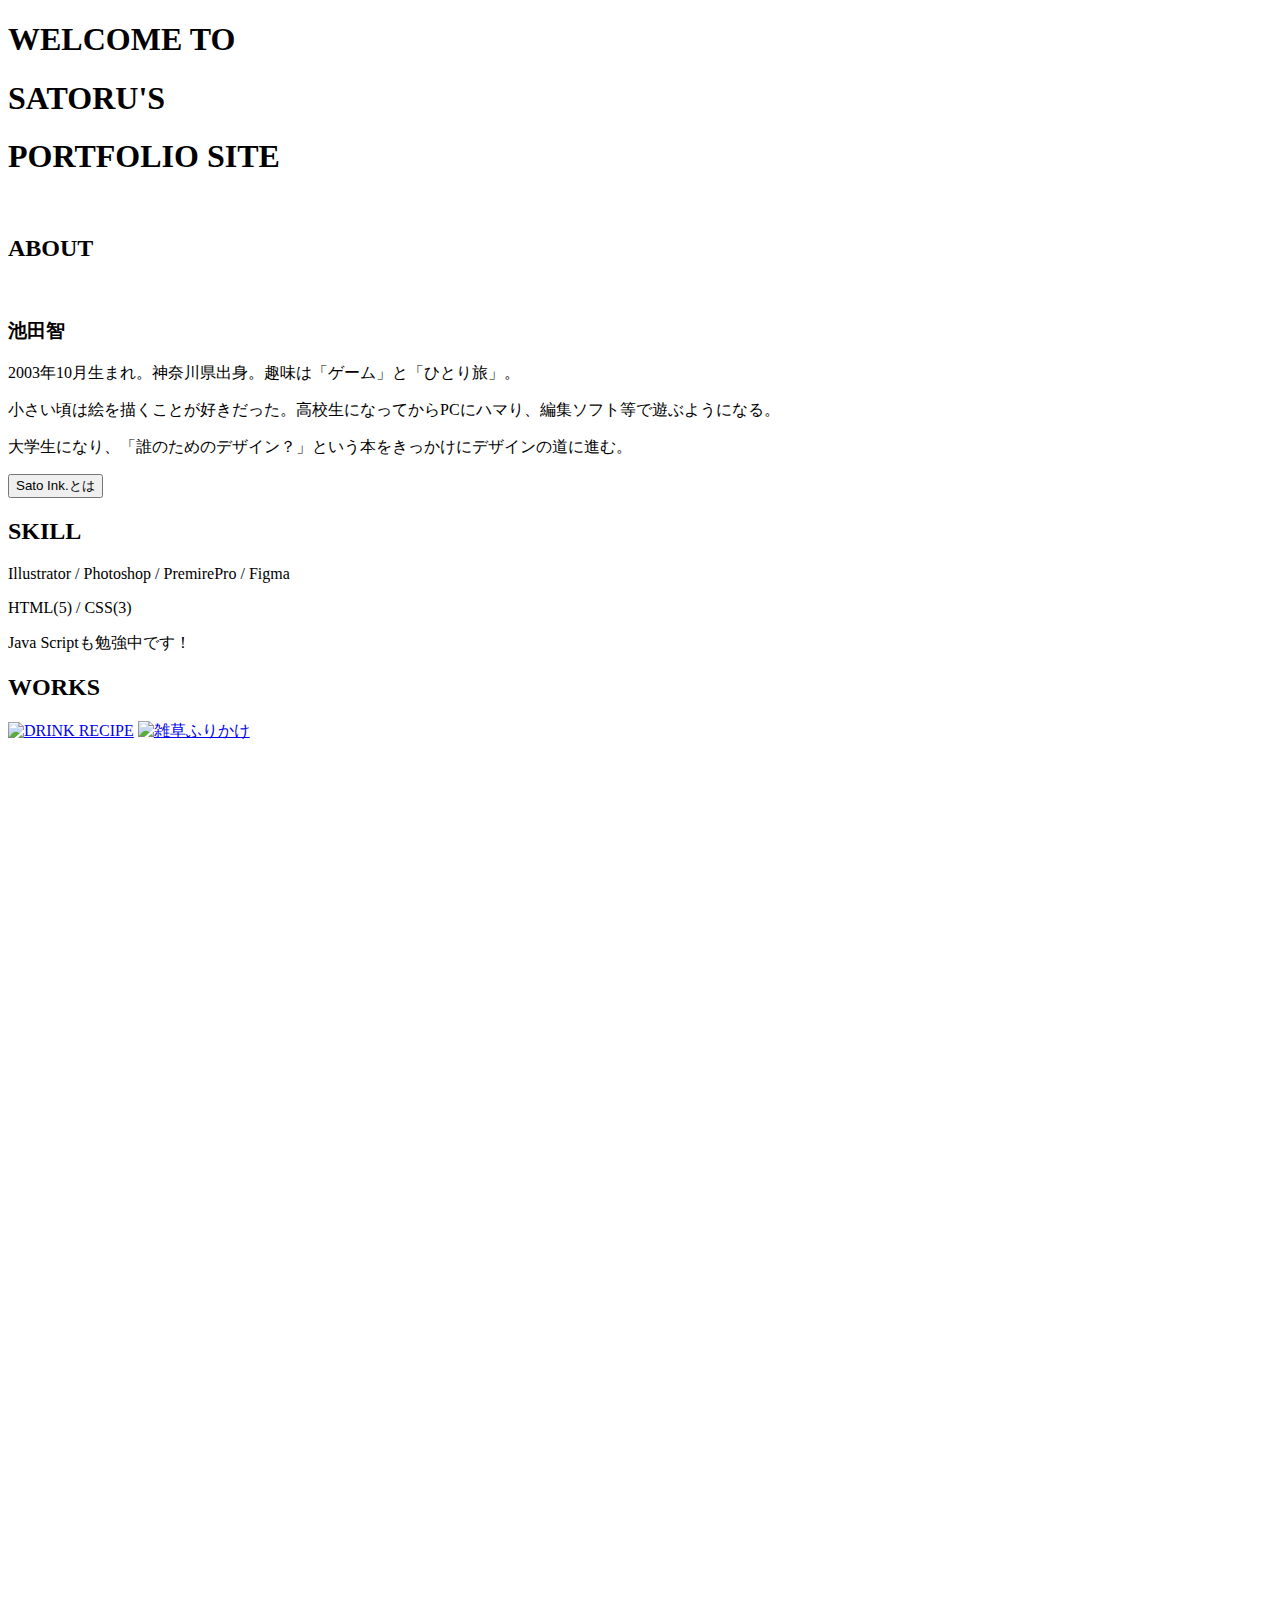
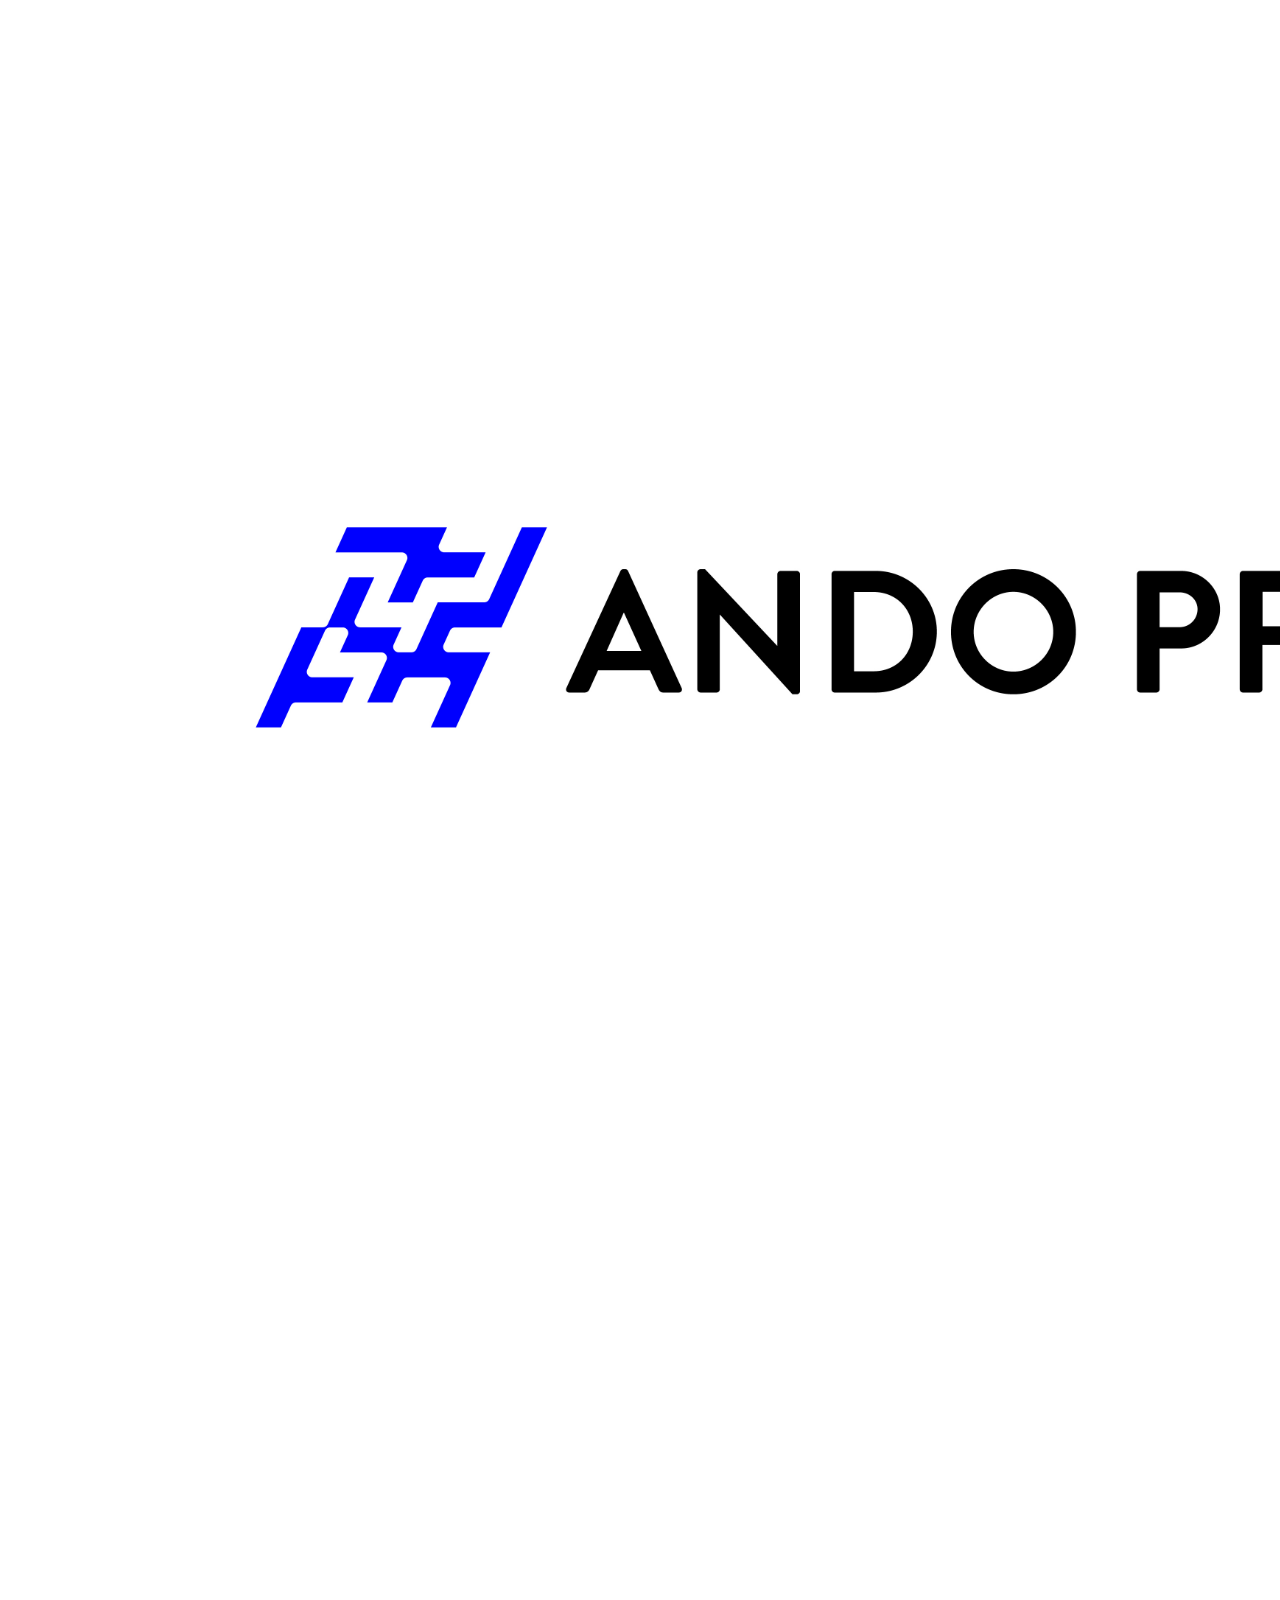
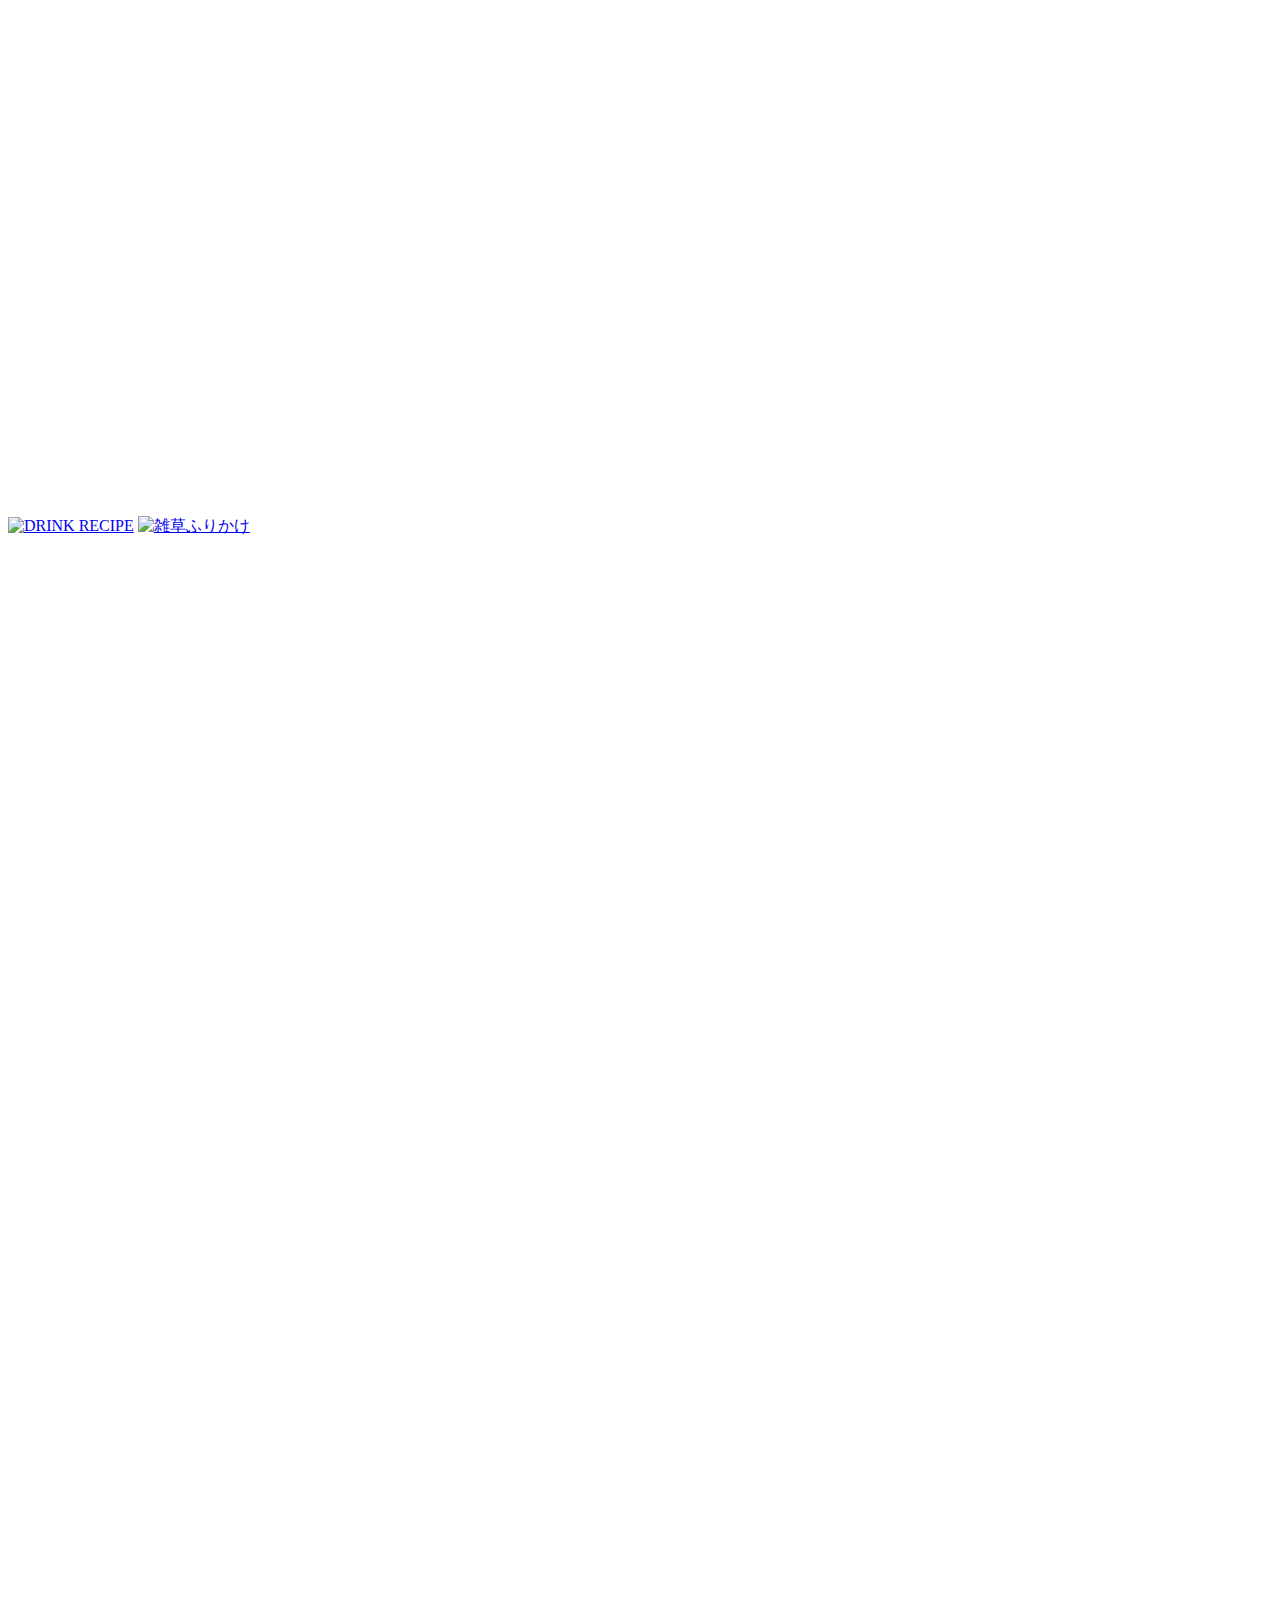
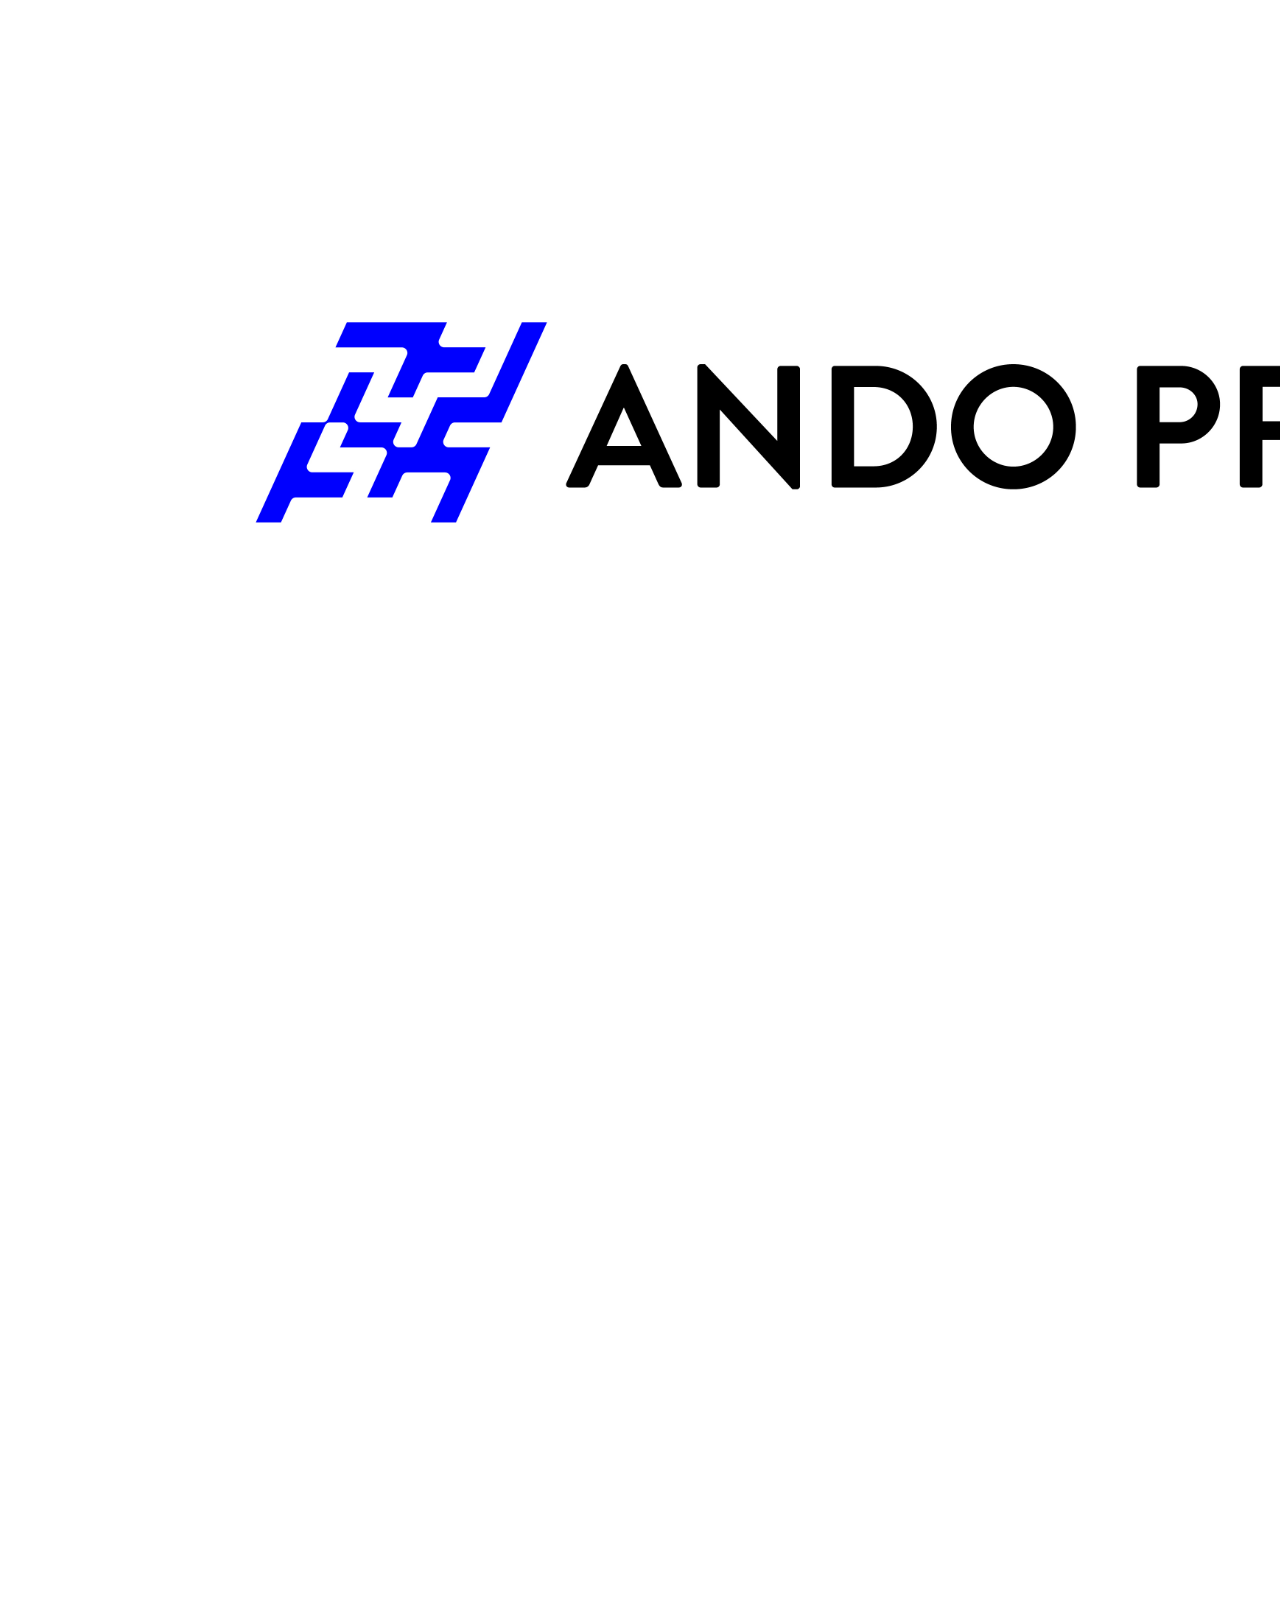
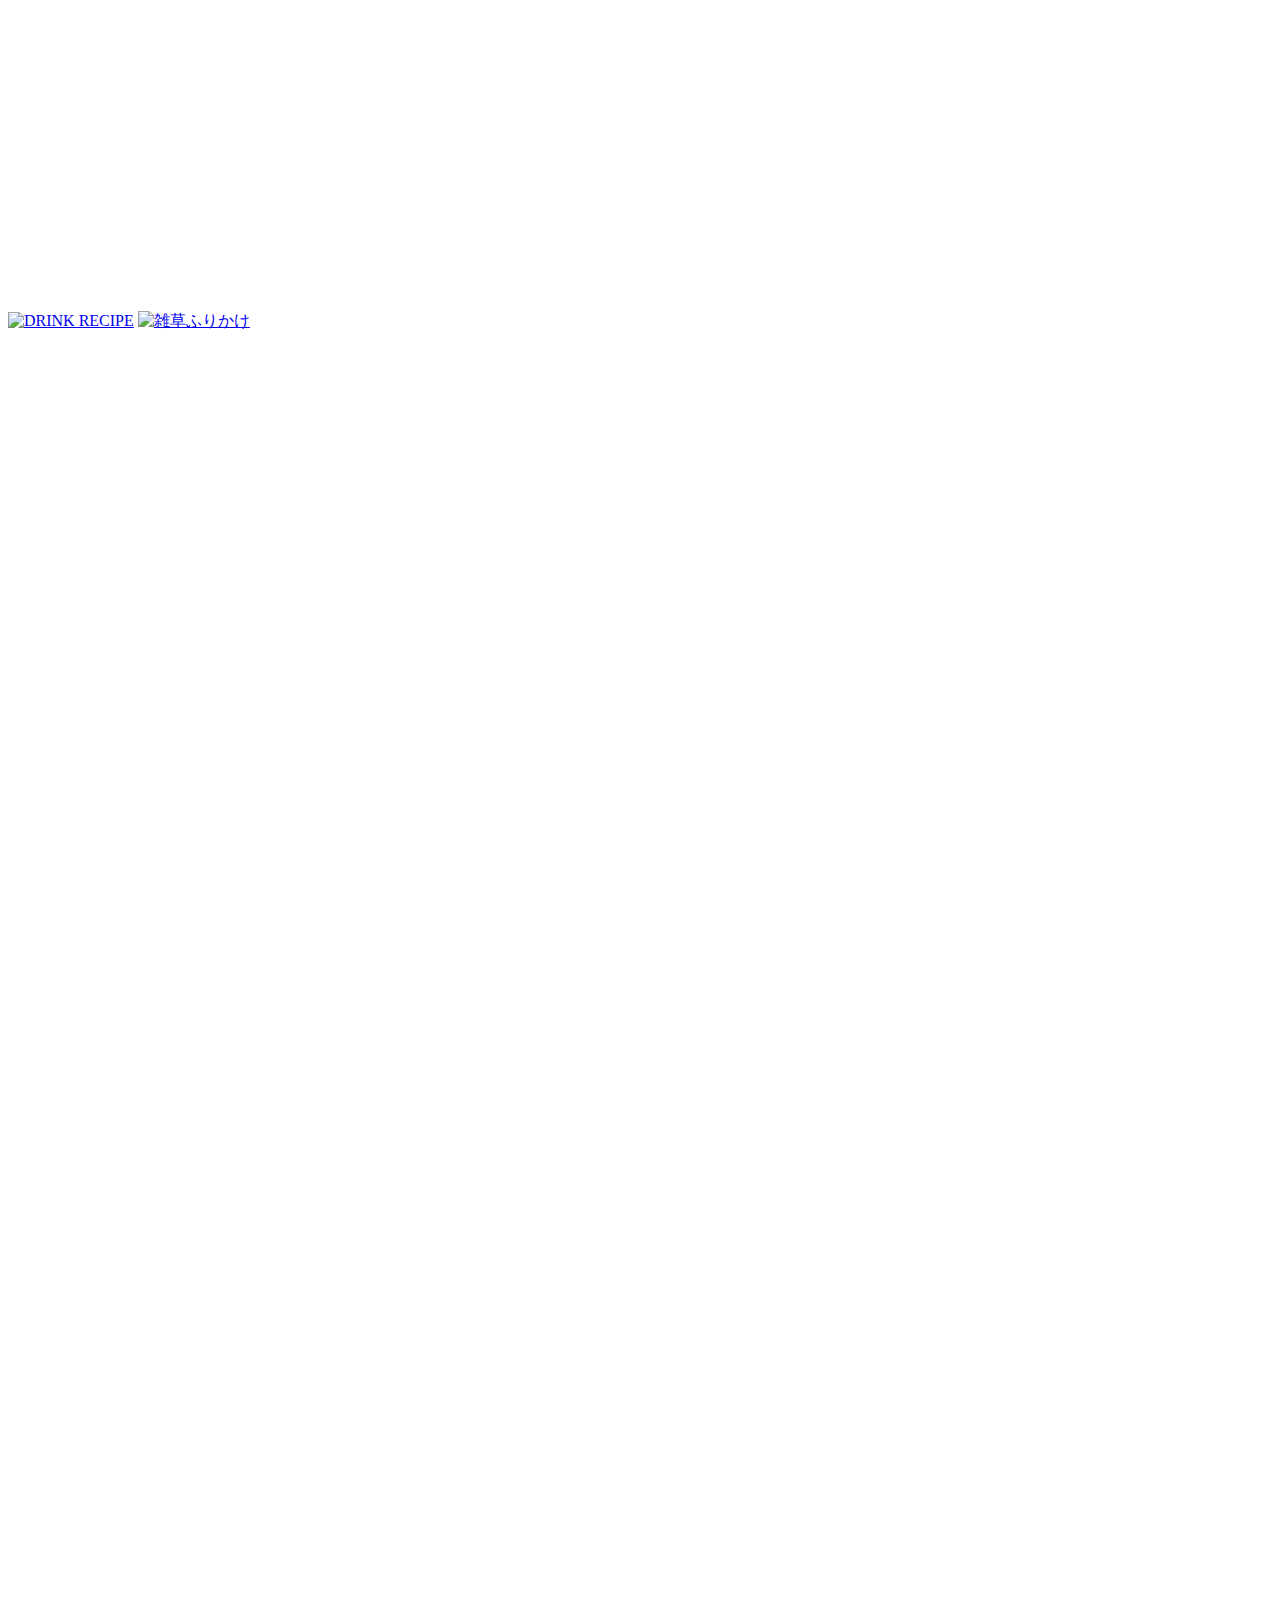
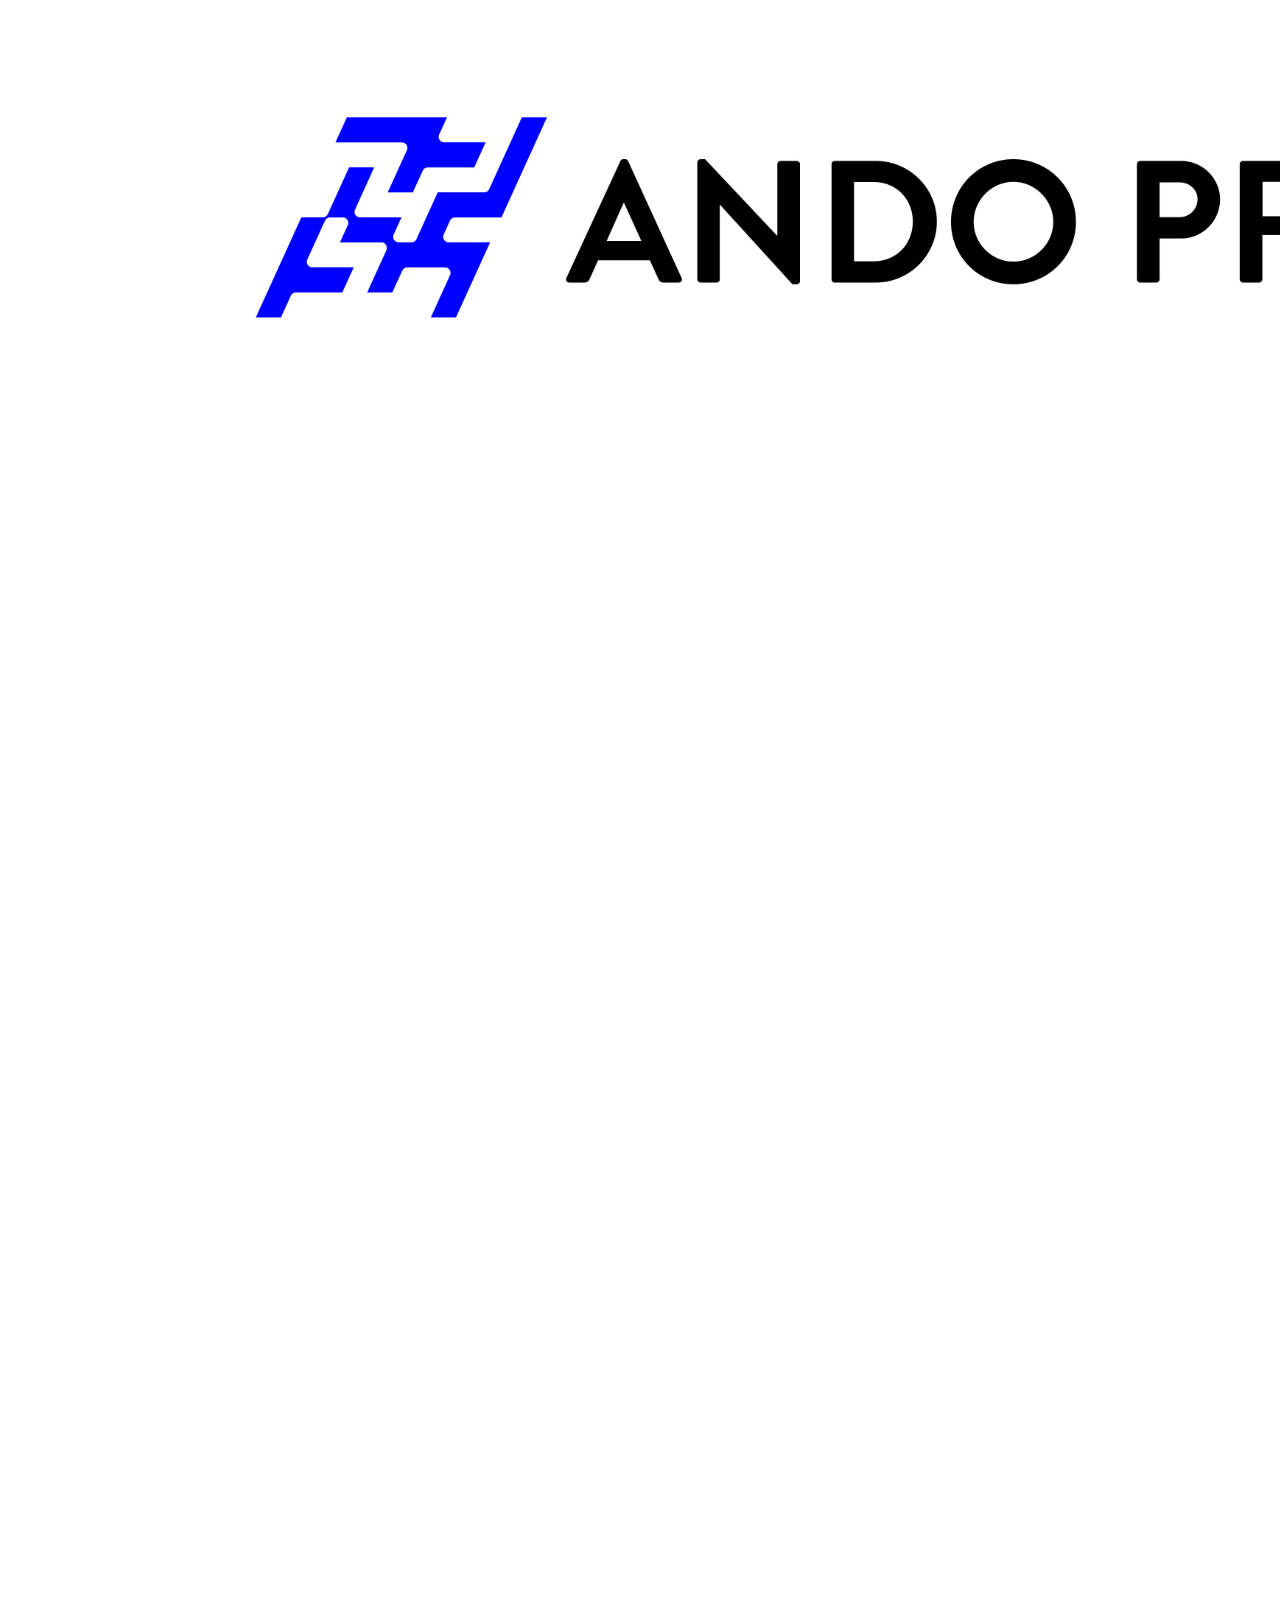
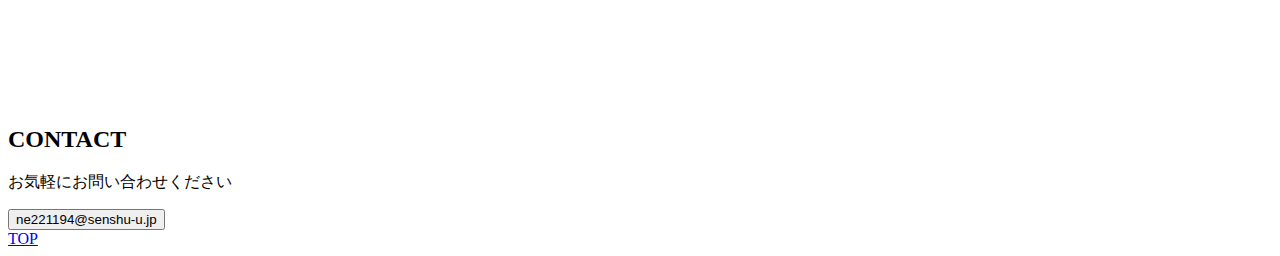
==== index.html @ 222ba362 "Add files via upload" ====
<!DOCTYPE html>
<html>
<head>
	<meta charset="utf-8">
	<meta name="viewport" content="initial-scale=1, width=device-width">
	<link rel="stylesheet"  href="./css/reset.css" />
	<link rel="stylesheet"  href="./css/styles.css" />
	<link rel="stylesheet"  href="./css/page.css" />
	<style>
		@import url('https://fonts.googleapis.com/css2?family=IM+Fell+English+SC&display=swap');
		@import url('https://fonts.googleapis.com/css2?family=IM+Fell+English+SC&family=Noto+Sans:ital,wght@0,100..900;1,100..900&display=swap');
		@import url('https://fonts.googleapis.com/css2?family=IM+Fell+English+SC&family=Noto+Sans+JP:wght@100..900&family=Noto+Sans:ital,wght@0,100..900;1,100..900&display=swap');
	</style>
</head>
<body class="indexPage">
	<section id="box1" class="box" data-section-name="MAIN">
		<div class="MainSec">
			<div class="MainTitle">
				<h1>WELCOME TO</h1>
				<h1 class="MainTitleName">SATORU'S</h1>
				<h1>PORTFOLIO SITE</h1>
			</div>
			<img src="img/SatoInk_stmp.png" alt="">
		</div>
	</section>
	<section id="box2" class="box" data-section-name="ABOUT">
		<div class="Sec">
			<h2 class="SecTitle">ABOUT</h2>
			<div class="about">
				<img class="myFace" src="img/切手.png" alt="">
				<div class="profile">
					<h3 class="myName">池田智</h3>
					<p>2003年10月生まれ。神奈川県出身。趣味は「ゲーム」と「ひとり旅」。</p>
					<p>小さい頃は絵を描くことが好きだった。高校生になってからPCにハマり、編集ソフト等で遊ぶようになる。</p>
					<p>大学生になり、「誰のためのデザイン？」という本をきっかけにデザインの道に進む。</p>
					<button onclick="location.href='about/about.html'" class="Btn">
						Sato Ink.とは
					</button>
					<div class="skill">
						<h2 class="subTitle">SKILL</h2>
						<p>Illustrator / Photoshop / PremirePro / Figma</p>
						<p>HTML(5) / CSS(3)</p>
						<p>Java Scriptも勉強中です！</p>
					</div>
				</div>
			</div>
		</div>
	</section>
	<section id="box3" class="box" data-section-name="WORKS">
		<div class="Sec">
			<div class="works">
				<h2 class="SecTitle">WORKS</h2>
				<div class="slide-container">
					<div class="slide-wrapper">
						<a href="works/works1.html"><img class="slide" src="img/ne221194_池田智_GD課題13.jpg" alt="DRINK RECIPE"></a>
						<a href="works/works2.html"><img class="slide" src="img/雑草ふりかけ.png" alt="雑草ふりかけ"></a>
						<a href="works/works3.html"><img class="slide" src="img/ando_logo_A4.png" alt="ゲームアプリ"></a>
					</div>
					<div class="slide-wrapper">
						<a href="works/works1.html"><img class="slide" src="img/ne221194_池田智_GD課題13.jpg" alt="DRINK RECIPE"></a>
						<a href="works/works2.html"><img class="slide" src="img/雑草ふりかけ.png" alt="雑草ふりかけ"></a>
						<a href="works/works3.html"><img class="slide" src="img/ando_logo_A4.png" alt="ゲームアプリ"></a>
					</div>
					<div class="slide-wrapper">
						<a href="works/works1.html"><img class="slide" src="img/ne221194_池田智_GD課題13.jpg" alt="DRINK RECIPE"></a>
						<a href="works/works2.html"><img class="slide" src="img/雑草ふりかけ.png" alt="雑草ふりかけ"></a>
						<a href="works/works3.html"><img class="slide" src="img/ando_logo_A4.png" alt="ゲームアプリ"></a>
					</div>
				</div>
			</div>
		</div>
	</section>
	<section id="box4" class="box" data-section-name="CONTACT">
		<div class="Sec">
			<div class="contact">
				<h2 class="SecTitle">CONTACT</h2>
				<div class="contactMail">
					<div class="contactBtn">
						<p>お気軽にお問い合わせください</p>
						<button onclick="location.href=''" class="Btn">
							ne221194@senshu-u.jp
						</button>
					</div>
				</div>
			</div>
		</div>
	</section>
	<a class="pageTop" href="#"><div class="pagetop__arrow"></div></a>
	<a class="pageIndex" href="index.html">TOP</a>
	<script src="https://code.jquery.com/jquery-3.4.1.min.js" integrity="sha256-CSXorXvZcTkaix6Yvo6HppcZGetbYMGWSFlBw8HfCJo="  crossorigin="anonymous"></script>
	<script src="https://cdnjs.cloudflare.com/ajax/libs/scrollify/1.0.21/jquery.scrollify.min.js"></script>
	<script src="./js/script.js"></script>
</body>
</html>
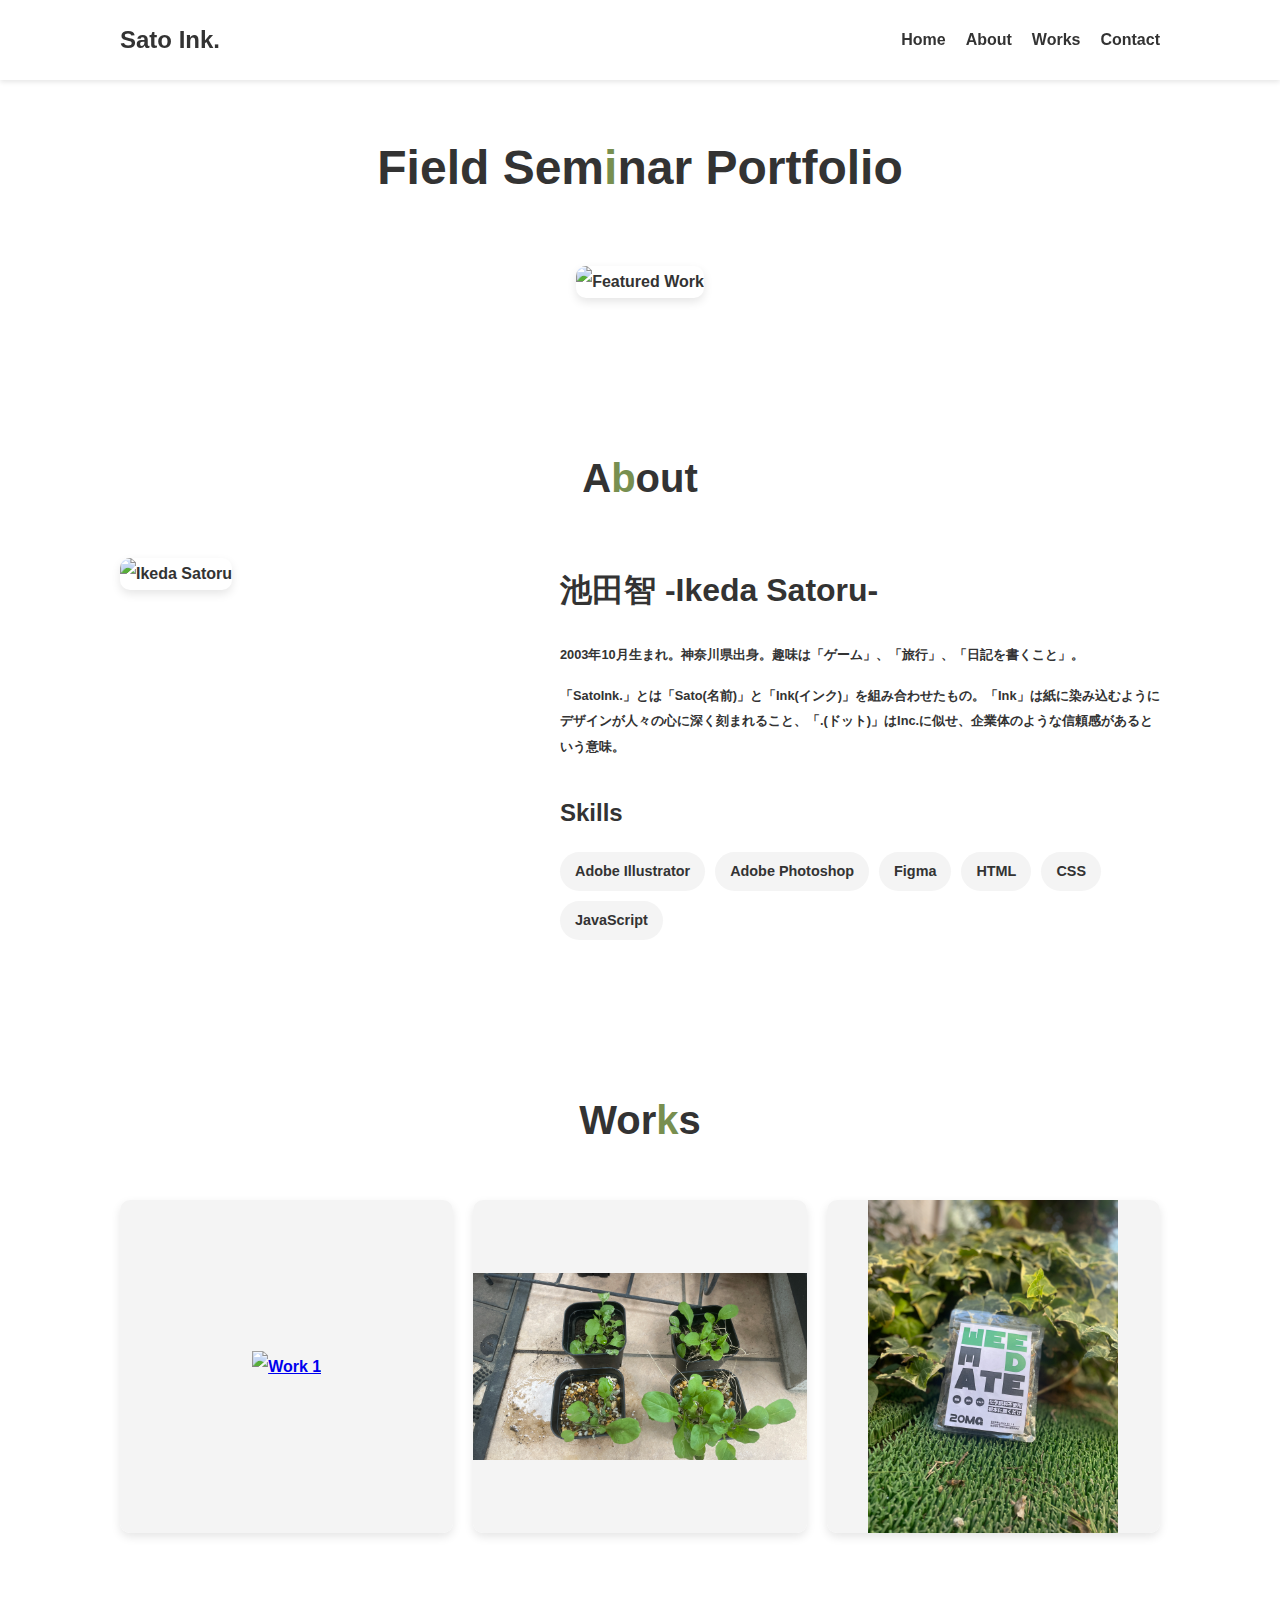
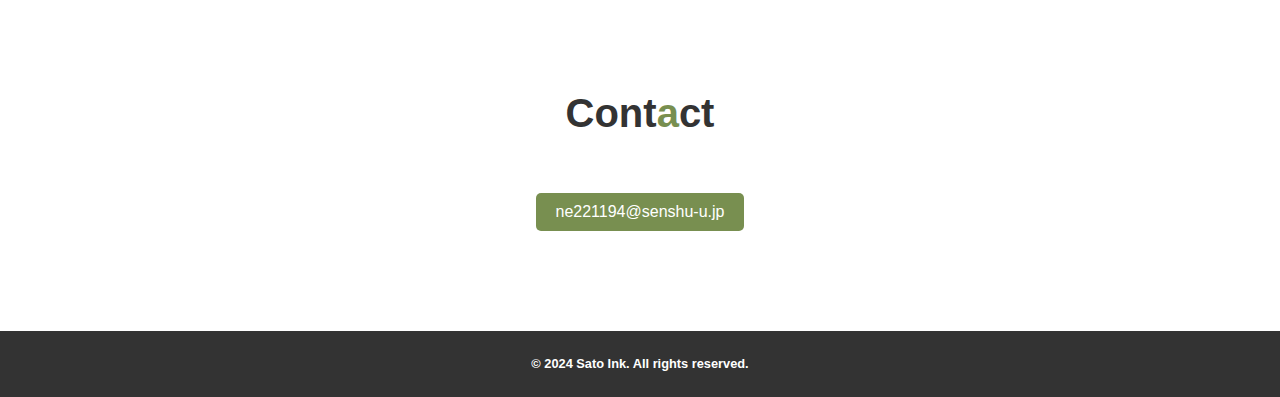
==== commit 16871a9c: "Add files via upload" ====
--- a/index.html
+++ b/index.html
@@ -1,94 +1,139 @@
 <!DOCTYPE html>
-<html>
+<html lang="ja">
 <head>
-	<meta charset="utf-8">
-	<meta name="viewport" content="initial-scale=1, width=device-width">
-	<link rel="stylesheet"  href="./css/reset.css" />
-	<link rel="stylesheet"  href="./css/styles.css" />
-	<link rel="stylesheet"  href="./css/page.css" />
-	<style>
-		@import url('https://fonts.googleapis.com/css2?family=IM+Fell+English+SC&display=swap');
-		@import url('https://fonts.googleapis.com/css2?family=IM+Fell+English+SC&family=Noto+Sans:ital,wght@0,100..900;1,100..900&display=swap');
-		@import url('https://fonts.googleapis.com/css2?family=IM+Fell+English+SC&family=Noto+Sans+JP:wght@100..900&family=Noto+Sans:ital,wght@0,100..900;1,100..900&display=swap');
-	</style>
+    <meta charset="UTF-8">
+    <meta name="viewport" content="width=device-width, initial-scale=1.0">
+    <title>Field Seminar Portfolio</title>
+    <link rel="stylesheet" href="style.css">
+    <link rel="stylesheet" href="https://fonts.googleapis.com/css2?family=Noto+Sans+JP:wght@300;400;700&display=swap">
 </head>
-<body class="indexPage">
-	<section id="box1" class="box" data-section-name="MAIN">
-		<div class="MainSec">
-			<div class="MainTitle">
-				<h1>WELCOME TO</h1>
-				<h1 class="MainTitleName">SATORU'S</h1>
-				<h1>PORTFOLIO SITE</h1>
-			</div>
-			<img src="img/SatoInk_stmp.png" alt="">
-		</div>
-	</section>
-	<section id="box2" class="box" data-section-name="ABOUT">
-		<div class="Sec">
-			<h2 class="SecTitle">ABOUT</h2>
-			<div class="about">
-				<img class="myFace" src="img/切手.png" alt="">
-				<div class="profile">
-					<h3 class="myName">池田智</h3>
-					<p>2003年10月生まれ。神奈川県出身。趣味は「ゲーム」と「ひとり旅」。</p>
-					<p>小さい頃は絵を描くことが好きだった。高校生になってからPCにハマり、編集ソフト等で遊ぶようになる。</p>
-					<p>大学生になり、「誰のためのデザイン？」という本をきっかけにデザインの道に進む。</p>
-					<button onclick="location.href='about/about.html'" class="Btn">
-						Sato Ink.とは
-					</button>
-					<div class="skill">
-						<h2 class="subTitle">SKILL</h2>
-						<p>Illustrator / Photoshop / PremirePro / Figma</p>
-						<p>HTML(5) / CSS(3)</p>
-						<p>Java Scriptも勉強中です！</p>
-					</div>
-				</div>
-			</div>
-		</div>
-	</section>
-	<section id="box3" class="box" data-section-name="WORKS">
-		<div class="Sec">
-			<div class="works">
-				<h2 class="SecTitle">WORKS</h2>
-				<div class="slide-container">
-					<div class="slide-wrapper">
-						<a href="works/works1.html"><img class="slide" src="img/ne221194_池田智_GD課題13.jpg" alt="DRINK RECIPE"></a>
-						<a href="works/works2.html"><img class="slide" src="img/雑草ふりかけ.png" alt="雑草ふりかけ"></a>
-						<a href="works/works3.html"><img class="slide" src="img/ando_logo_A4.png" alt="ゲームアプリ"></a>
-					</div>
-					<div class="slide-wrapper">
-						<a href="works/works1.html"><img class="slide" src="img/ne221194_池田智_GD課題13.jpg" alt="DRINK RECIPE"></a>
-						<a href="works/works2.html"><img class="slide" src="img/雑草ふりかけ.png" alt="雑草ふりかけ"></a>
-						<a href="works/works3.html"><img class="slide" src="img/ando_logo_A4.png" alt="ゲームアプリ"></a>
-					</div>
-					<div class="slide-wrapper">
-						<a href="works/works1.html"><img class="slide" src="img/ne221194_池田智_GD課題13.jpg" alt="DRINK RECIPE"></a>
-						<a href="works/works2.html"><img class="slide" src="img/雑草ふりかけ.png" alt="雑草ふりかけ"></a>
-						<a href="works/works3.html"><img class="slide" src="img/ando_logo_A4.png" alt="ゲームアプリ"></a>
-					</div>
-				</div>
-			</div>
-		</div>
-	</section>
-	<section id="box4" class="box" data-section-name="CONTACT">
-		<div class="Sec">
-			<div class="contact">
-				<h2 class="SecTitle">CONTACT</h2>
-				<div class="contactMail">
-					<div class="contactBtn">
-						<p>お気軽にお問い合わせください</p>
-						<button onclick="location.href=''" class="Btn">
-							ne221194@senshu-u.jp
-						</button>
-					</div>
-				</div>
-			</div>
-		</div>
-	</section>
-	<a class="pageTop" href="#"><div class="pagetop__arrow"></div></a>
-	<a class="pageIndex" href="index.html">TOP</a>
-	<script src="https://code.jquery.com/jquery-3.4.1.min.js" integrity="sha256-CSXorXvZcTkaix6Yvo6HppcZGetbYMGWSFlBw8HfCJo="  crossorigin="anonymous"></script>
-	<script src="https://cdnjs.cloudflare.com/ajax/libs/scrollify/1.0.21/jquery.scrollify.min.js"></script>
-	<script src="./js/script.js"></script>
+<body>
+    <header>
+        <div class="container">
+            <div class="logo half-font">Sato Ink.</div>
+            <nav>
+                <ul>
+                    <li><a href="#home">Home</a></li>
+                    <li><a href="#about">About</a></li>
+                    <li><a href="#works">Works</a></li>
+                    <li><a href="#contact">Contact</a></li>
+                </ul>
+            </nav>
+        </div>
+    </header>
+
+    <main>
+        <section id="home">
+            <div class="container">
+                <h1 class="half-font">Field Sem<span class="highlight">i</span>nar Portfolio</h1>
+                <div class="featured-work">
+                    <img src="img/雑草ふりかけ_中間発表会.jpg" alt="Featured Work">
+                </div>
+            </div>
+        </section>
+
+        <section id="about">
+            <div id="about" class="section">
+                <div class="container">
+                  <h2 class="section-title half-font">A<span class="highlight">b</span>out</h2>
+                  <div class="about-content">
+                    <div class="about-image">
+                      <img src="img/ikedasatoru.JPEG" alt="Ikeda Satoru">
+                    </div>
+                    <div class="about-text">
+                      <h3 class="name-emphasis">池田智 -Ikeda Satoru-</h3>
+                      <div class="self-intro">
+                        <p>2003年10月生まれ。神奈川県出身。趣味は「ゲーム」、「旅行」、「日記を書くこと」。</p>
+                        <p>「SatoInk.」とは「Sato(名前)」と「Ink(インク)」を組み合わせたもの。「Ink」は紙に染み込むようにデザインが人々の心に深く刻まれること、「.(ドット)」はInc.に似せ、企業体のような信頼感があるという意味。</p>
+                      </div>
+                      <div class="skills">
+                        <h4 class="half-font">Skills</h4>
+                        <ul>
+                          <li>Adobe Illustrator</li>
+                          <li>Adobe Photoshop</li>
+                          <li>Figma</li>
+                          <li>HTML</li>
+                          <li>CSS</li>
+                          <li>JavaScript</li>
+                        </ul>
+                      </div>
+                    </div>
+                  </div>
+                </div>
+              </div>
+        </section>
+
+        <section id="works">
+            <div class="container">
+                <h2 class="section-title half-font">Wor<span class="highlight">k</span>s</h2>
+                <div class="works-grid">
+
+                    <a href="works/works_fieldExerises.html" class="work-item">
+                        <div class="work-image-container">
+                            <img src="img/雑草ふりかけ.png" alt="Work 1">
+                        </div>
+                        <div class="work-title">成果物1</div>
+                    </a>
+
+                    <a href="works/works_fieldExerises2.html" class="work-item">
+                        <div class="work-image-container">
+                            <img src="img/ex_result.JPG" alt="Work 2">
+                        </div>
+                        <div class="work-title">成果物2</div>
+                    </a>
+
+                    <a href="works/works_fieldExerises3.html" class="work-item">
+                        <div class="work-image-container">
+                            <img src="img/weedmate_pkg.jpg" alt="Work 3">
+                        </div>
+                        <div class="work-title">成果物3</div>
+                    </a>
+
+                    <!-- Add more work items as needed -->
+                </div>
+            </div>
+        </section>
+
+        <section id="contact">
+            <div id="contact" class="section">
+                <div class="container">
+                  <h2 class="section-title half-font">Cont<span class="highlight">a</span>ct</h2>
+                  <button id="emailButton" class="email-button">ne221194@senshu-u.jp</button>
+                  <div id="emailMenuOverlay" class="email-menu-overlay">
+                    <div id="emailMenu" class="email-menu">
+                      <button id="closeMenu" class="close-button">&times;</button>
+                      <h3>メール作成</h3>
+                      <button class="menu-item" data-action="gmail">
+                        Gmailで作成する
+                      </button>
+                      <button class="menu-item" data-action="outlook">
+                        Outlookで作成する
+                      </button>
+                      <button class="menu-item" data-action="yahoo">
+                        Yahoo!メールで作成する
+                      </button>
+                      <button class="menu-item" data-action="default">
+                        デフォルトのメールアプリから作成する
+                      </button>
+                      <div class="copy-section">
+                        <input type="text" id="emailCopy" value="ne221194@senshu-u.jp" readonly>
+                        <button class="copy-button" data-action="copy">
+                          コピー
+                        </button>
+                      </div>
+                    </div>
+                  </div>
+                </div>
+              </div>
+        </section>
+    </main>
+
+    <footer>
+        <div class="container">
+            <p>&copy; 2024 Sato Ink. All rights reserved.</p>
+        </div>
+    </footer>
+
+    <script src="script.js"></script>
 </body>
 </html>--- a/style.css
+++ b/style.css
@@ -0,0 +1,494 @@
+@import url('https://fonts.googleapis.com/css2?family=Noto+Sans+JP:wght@300;400;700&display=swap');
+@font-face {
+    font-family: 'Half Regular';
+    src: url('path/to/Half-Regular.woff2') format('woff2'),
+        url('path/to/Half-Regular.woff') format('woff');
+    font-weight: normal;
+    font-style: normal;
+}
+@import url('https://fonts.googleapis.com/css2?family=Zen+Kaku+Gothic+New:wght@900&display=swap');
+
+:root {
+    --primary-color: #333;
+    --secondary-color: #f4f4f4;
+    --accent-color: #788F50;
+    --background-color: #ffffff;
+    --header-height: 80px;
+}
+
+.highlight {
+    color: var(--accent-color);
+}
+
+
+* {
+    margin: 0;
+    padding: 0;
+    box-sizing: border-box;
+}
+
+body {
+    font-family: "Zen Kaku Gothic New", sans-serif;
+    font-weight: 900;
+    font-style: normal;
+    line-height: 2;
+    color: var(--primary-color);
+    background-color: var(--background-color);
+    padding-top: var(--header-height);
+}
+
+.container {
+    max-width: 1200px;
+    margin: 0 auto;
+    padding: 0 80px;
+}
+
+header {
+    background-color: #fff;
+    box-shadow: 0 2px 5px rgba(0,0,0,0.1);
+    position: fixed;
+    width: 100%;
+    top: 0;
+    z-index: 1000;
+    height: var(--header-height);
+}
+
+header .container {
+    display: flex;
+    justify-content: space-between;
+    align-items: center;
+    height: 100%;
+}
+
+.logo {
+    font-size: 1.5em;
+    font-weight: bold;
+}
+
+nav ul {
+    display: flex;
+    list-style-type: none;
+}
+
+nav ul li {
+    margin-left: 20px;
+}
+
+nav ul li a {
+    text-decoration: none;
+    color: var(--primary-color);
+    transition: color 0.3s ease;
+}
+
+nav ul li a:hover {
+    color: var(--primary-color);
+}
+
+section {
+    padding: 60px 0;
+}
+
+p {
+    font-size: 0.8em;
+}
+
+h1, h2, h3 {
+    margin-bottom: 20px;
+}
+
+h1 {
+    font-size: 3em;
+    text-align: center;
+}
+
+.half-font {
+    font-family: 'Half Regular', sans-serif;
+}
+
+.section-title {
+    font-size: 2.5em;
+    color: var(--primary-color);
+    text-align: center;
+    margin-bottom: 40px;
+    padding-top: 20px;
+}
+
+#home {
+    text-align: center;
+    padding-top: 40px;
+}
+
+.featured-work img {
+    max-width: 100%;
+    height: auto;
+    border-radius: 10px;
+    box-shadow: 0 4px 10px rgba(0,0,0,0.1);
+    margin-top: 30px;
+}
+
+/* ... (前のスタイルはそのまま) ... */
+
+.about-content {
+    display: flex;
+    justify-content: space-between;
+    gap: 40px;
+    align-items: flex-start;
+}
+
+.about-image {
+    flex: 1;
+    max-width: 400px;
+}
+
+.about-image img {
+    width: 100%;
+    height: auto;
+    border-radius: 10px;
+    box-shadow: 0 4px 10px rgba(0,0,0,0.1);
+}
+
+.about-text {
+    flex: 1;
+}
+
+.name-emphasis {
+    font-size: 2em;
+    font-weight: bold;
+    margin-bottom: 20px;
+}
+
+.self-intro {
+    margin-bottom: 30px;
+}
+
+.self-intro p {
+    margin-bottom: 15px;
+}
+
+.skills h4 {
+    margin-bottom: 15px;
+    font-size: 1.5em;
+}
+
+.skills ul {
+    list-style-type: none;
+    display: flex;
+    flex-wrap: wrap;
+    gap: 10px;
+}
+
+.skills li {
+    background-color: var(--secondary-color);
+    padding: 5px 15px;
+    border-radius: 20px;
+    font-size: 0.9em;
+}
+
+/* ... (残りのスタイルはそのまま) ... */
+
+.works-grid {
+    display: grid;
+    grid-template-columns: repeat(auto-fit, minmax(250px, 1fr));
+    gap: 20px;
+    margin-top: 30px;
+}
+
+.work-item {
+    position: relative;
+    overflow: hidden;
+    border-radius: 10px;
+    box-shadow: 0 4px 10px rgba(0,0,0,0.1);
+    aspect-ratio: 1 / 1;
+}
+
+.work-image-container {
+    position: relative;
+    width: 100%;
+    height: 100%;
+    display: flex;
+    justify-content: center;
+    align-items: center;
+    overflow: hidden;
+    background-color: var(--secondary-color);
+}
+
+.work-image-container img {
+    max-width: 100%;
+    max-height: 100%;
+    object-fit: contain;
+    transition: transform 0.3s ease;
+}
+
+.work-title {
+    position: absolute;
+    bottom: 0;
+    left: 0;
+    right: 0;
+    background-color: rgba(0, 0, 0, 0.7);
+    color: #fff;
+    padding: 10px;
+    transform: translateY(100%);
+    transition: transform 0.3s ease;
+}
+
+.work-item:hover .work-image-container img {
+    transform: scale(1.05);
+}
+
+.work-item:hover .work-title {
+    transform: translateY(0);
+}
+
+/* ... (前のスタイルはそのまま) ... */
+
+#contact {
+    text-align: center;
+}
+
+.email-button {
+    background-color: var(--accent-color);
+    color: white;
+    border: none;
+    padding: 10px 20px;
+    font-size: 1em;
+    cursor: pointer;
+    border-radius: 5px;
+    transition: background-color 0.3s ease;
+}
+
+.email-button:hover {
+    background-color: var(--primary-color);
+}
+
+.email-menu-overlay {
+    display: none;
+    position: fixed;
+    top: 0;
+    left: 0;
+    width: 100%;
+    height: 100%;
+    background-color: rgba(0, 0, 0, 0.5);
+    z-index: 1000;
+    justify-content: center;
+    align-items: center;
+}
+
+.email-menu {
+    background-color: white;
+    border-radius: 10px;
+    padding: 20px;
+    width: 400px; /* 横幅を広げました */
+    position: relative;
+}
+
+.close-button {
+    position: absolute;
+    top: 15px; /* 上下の余白を調整 */
+    right: 15px; /* 左右の余白を調整 */
+    background: none;
+    border: none;
+    font-size: 24px;
+    cursor: pointer;
+    width: 30px; /* ボタンのサイズを固定 */
+    height: 30px; /* ボタンのサイズを固定 */
+    display: flex;
+    justify-content: center;
+    align-items: center;
+    padding: 0;
+}
+
+.email-menu h3 {
+    margin-bottom: 15px;
+    font-size: 18px;
+}
+
+.menu-item {
+    display: flex;
+    align-items: center;
+    width: 100%;
+    padding: 10px;
+    margin-bottom: 10px;
+    text-align: left;
+    background: none;
+    border: 1px solid #e0e0e0;
+    border-radius: 5px;
+    cursor: pointer;
+    transition: background-color 0.3s ease;
+}
+
+.menu-item:hover {
+    background-color: var(--secondary-color);
+}
+
+/* ... (前のスタイルはそのまま) ... */
+
+.icon {
+    width: 24px;
+    height: 24px;
+    margin-right: 10px;
+    object-fit: contain;
+}
+
+.copy-button .icon {
+    width: 18px;
+    height: 18px;
+    margin-right: 5px;
+}
+
+/* ... (残りのスタイルはそのまま) ... */
+
+.copy-section {
+    display: flex;
+    margin-top: 15px;
+}
+
+#emailCopy {
+    flex-grow: 1;
+    padding: 5px;
+    border: 1px solid #e0e0e0;
+    border-radius: 5px 0 0 5px;
+}
+
+.copy-button {
+    display: flex;
+    align-items: center;
+    padding: 5px 10px;
+    background-color: var(--accent-color);
+    color: white;
+    border: none;
+    border-radius: 0 5px 5px 0;
+    cursor: pointer;
+}
+
+.copy-button .icon {
+    width: 18px;
+    height: 18px;
+    margin-right: 5px;
+}
+
+/* ... (残りのスタイルはそのまま) ... */
+
+footer {
+    background-color: var(--primary-color);
+    color: #fff;
+    text-align: center;
+    padding: 20px 0;
+    margin-top: 40px;
+}
+
+@media (max-width: 900px) {
+    :root {
+        --header-height: 60px;
+    }
+
+    .about-content {
+        flex-direction: column;
+        align-items: center;
+    }
+
+    .about-image {
+        margin-bottom: 30px;
+    }
+
+    .works-grid {
+        grid-template-columns: repeat(2, 1fr);
+    }
+}
+
+@media (max-width: 480px) {
+    .works-grid {
+        grid-template-columns: 1fr;
+    }
+}
+
+
+/* ... (既存のスタイルはそのまま) ... */
+.work-details h1,
+.work-details h2
+{
+    text-align: center;
+}
+
+.work-details .work-image {
+    max-height: 70vh;
+    width: auto;
+    object-fit: contain;
+    display: block;
+    margin: 0 auto 30px;
+    box-shadow: 0 4px 10px rgba(0,0,0,0.1);
+}
+@media (max-width: 900px) {
+    .work-details .work-image {
+        max-height: 40vh;
+    }
+}
+
+.project-info {
+    margin-bottom: 30px;
+}
+
+.info-row {
+    display: flex;
+    /* justify-content: center; */
+    gap: 40px;
+}
+
+.info-column {
+    /* text-align: center; */
+}
+
+.info-column h4 {
+    margin-bottom: 10px;
+}
+
+.skills ul {
+    list-style-type: none;
+    padding: 0;
+}
+
+.background-info {
+    display: flex;
+    gap: 30px;
+    margin-bottom: 30px;
+    align-items: center;
+}
+
+.background-info .text-content
+{
+    flex: 1;
+}
+
+.background-info .image-content img {
+    width: 100%;
+    height: auto;
+    max-height: 50vh;
+    object-fit: contain;
+    border-radius: 10px;
+    box-shadow: 0 4px 10px rgba(0,0,0,0.1);
+}
+
+@media (max-width: 900px) {
+    .background-info .image-content img {
+        max-height: 40vh;
+    }
+}
+
+
+.layout-2 {
+    flex-direction: row-reverse;
+}
+
+@media (max-width: 900px) {
+    .info-row {
+        flex-direction: column;
+        gap: 20px;
+    }
+
+    .background-info {
+        flex-direction: column;
+    }
+
+    .layout-2 {
+        flex-direction: column;
+    }
+}